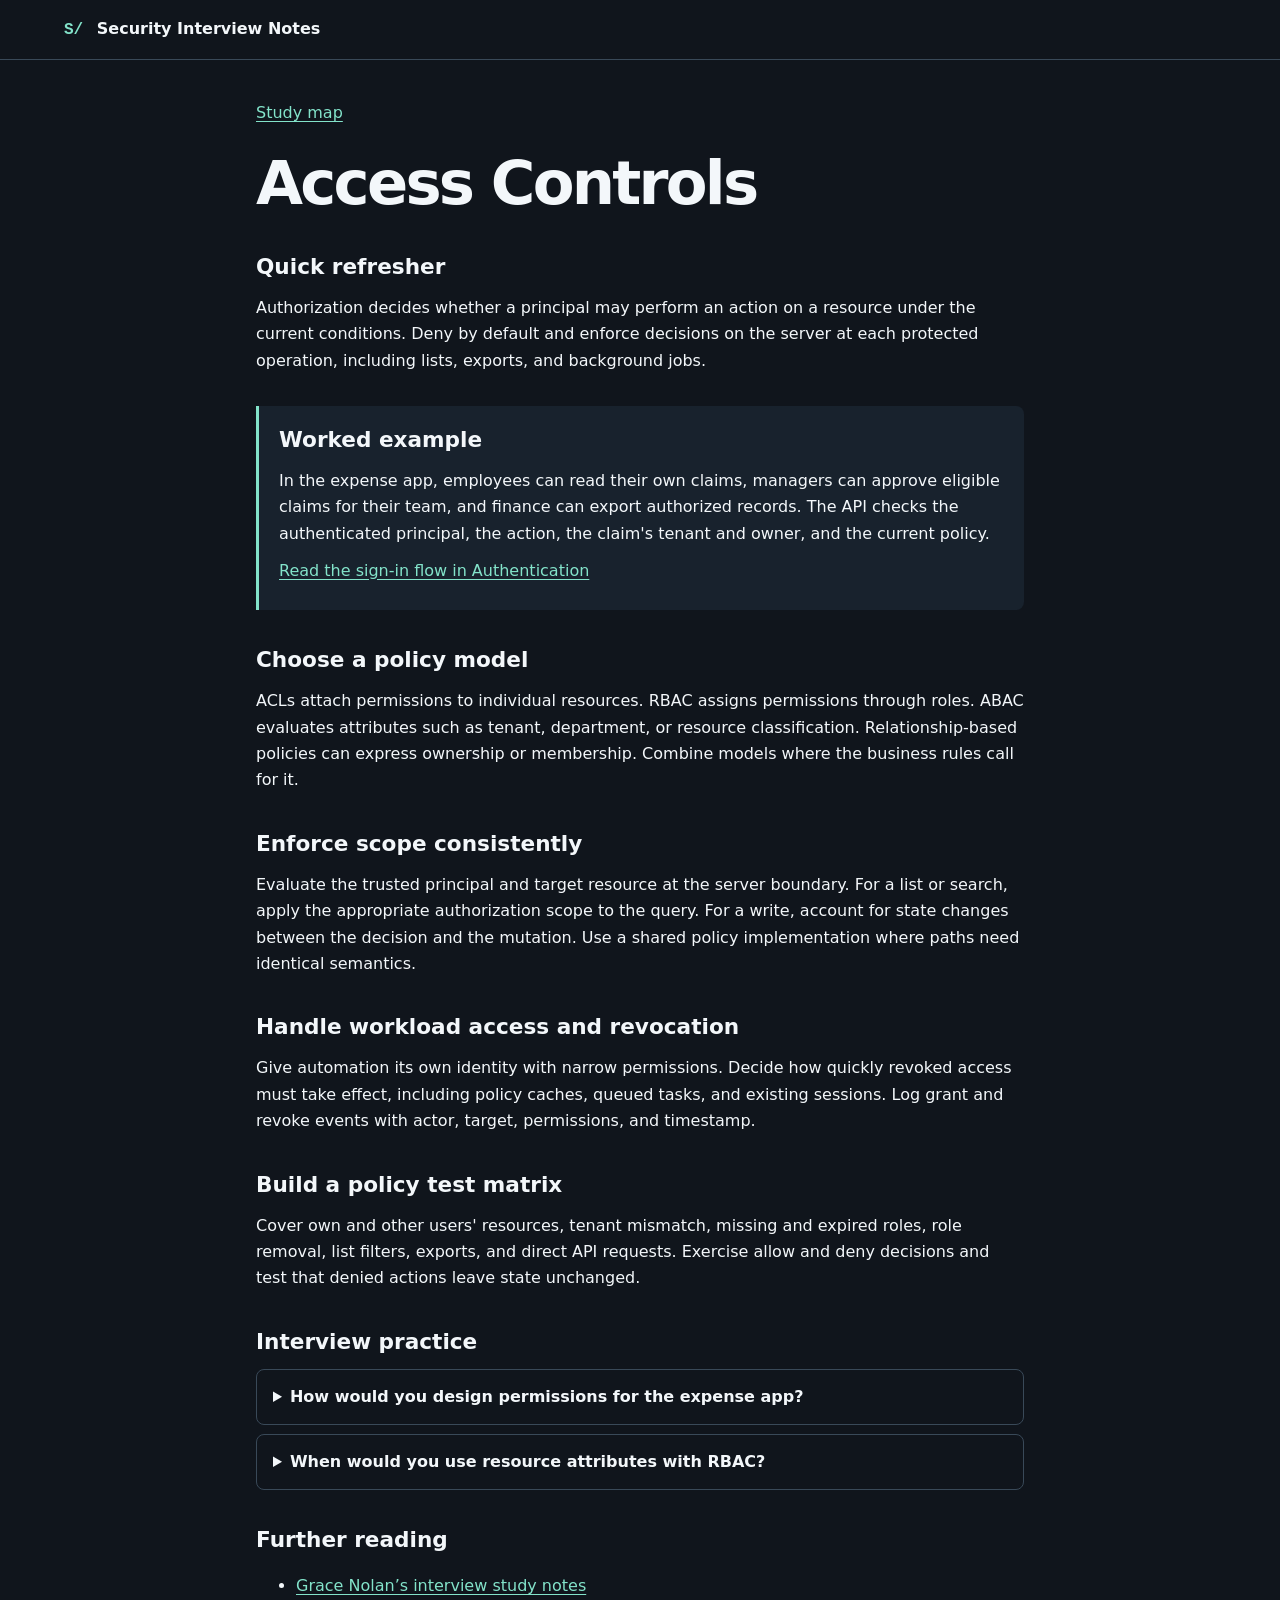
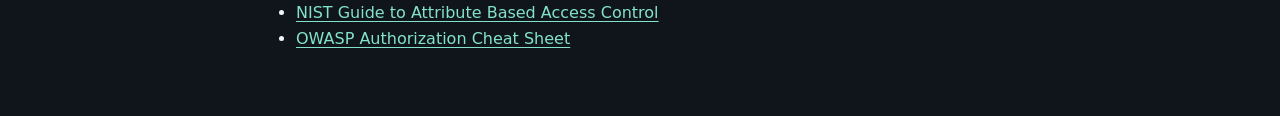
==== access-controls.html @ 5252233f "Publish the security interview study site" ====
<!doctype html>
<html lang="en">
<head>
<meta charset="utf-8">
<meta name="viewport" content="width=device-width, initial-scale=1">
<meta name="color-scheme" content="dark">
<title>Access Controls | Security Interview Notes</title>
<link rel="stylesheet" href="styles.css">
</head>
<body>
<header class="masthead"><a class="brand" href="index.html"><span aria-hidden="true">S/</span> Security Interview Notes</a></header>
<main>
<article>
  <nav class="breadcrumb" aria-label="Breadcrumb"><a href="index.html">Study map</a></nav>
  <h1>Access Controls</h1>
  <section><h2>Quick refresher</h2><p>Authorization decides whether a principal may perform an action on a resource under the current conditions. Deny by default and enforce decisions on the server at each protected operation, including lists, exports, and background jobs.</p></section>
  <section class="worked"><h2>Worked example</h2><p>In the expense app, employees can read their own claims, managers can approve eligible claims for their team, and finance can export authorized records. The API checks the authenticated principal, the action, the claim&#x27;s tenant and owner, and the current policy.</p><p><a href="authentication.html">Read the sign-in flow in Authentication</a></p></section>
  <section><h2>Choose a policy model</h2><p>ACLs attach permissions to individual resources. RBAC assigns permissions through roles. ABAC evaluates attributes such as tenant, department, or resource classification. Relationship-based policies can express ownership or membership. Combine models where the business rules call for it.</p></section><section><h2>Enforce scope consistently</h2><p>Evaluate the trusted principal and target resource at the server boundary. For a list or search, apply the appropriate authorization scope to the query. For a write, account for state changes between the decision and the mutation. Use a shared policy implementation where paths need identical semantics.</p></section><section><h2>Handle workload access and revocation</h2><p>Give automation its own identity with narrow permissions. Decide how quickly revoked access must take effect, including policy caches, queued tasks, and existing sessions. Log grant and revoke events with actor, target, permissions, and timestamp.</p></section><section><h2>Build a policy test matrix</h2><p>Cover own and other users&#x27; resources, tenant mismatch, missing and expired roles, role removal, list filters, exports, and direct API requests. Exercise allow and deny decisions and test that denied actions leave state unchanged.</p></section>
  <section><h2>Interview practice</h2><details><summary>How would you design permissions for the expense app?</summary><p>List the protected actions and principals. Use roles for broad capabilities and resource attributes for tenant and ownership checks. Enforce policy at the API and in background jobs. Test cross-tenant denial, revocation, and audit coverage.</p></details><details><summary>When would you use resource attributes with RBAC?</summary><p>When a role defines a capability but does not determine which objects it applies to. Managers can have the approve capability, with department and claim attributes limiting which approvals they can perform.</p></details></section>
  <section><h2>Further reading</h2><ul><li><a href="https://github.com/gracenolan/Notes/blob/master/interview-study-notes-for-security-engineering.md#identity">Grace Nolan’s interview study notes</a></li><li><a href="https://csrc.nist.gov/pubs/sp/800/162/upd2/final">NIST Guide to Attribute Based Access Control</a></li><li><a href="https://cheatsheetseries.owasp.org/cheatsheets/Authorization_Cheat_Sheet.html">OWASP Authorization Cheat Sheet</a></li></ul></section>
</article>
</main>
</body>
</html>
---- styles.css ----
:root {
  color-scheme: dark;
  --background: #10151c;
  --panel: #18222d;
  --line: #394958;
  --text: #f3f7fa;
  --muted: #bbc8d2;
  --accent: #83e3ca;
  --ai: #c4aaff;
  font: 100%/1.65 system-ui, sans-serif;
}
* { box-sizing: border-box; }
body { margin: 0; background: var(--background); color: var(--text); }
a { color: var(--accent); text-underline-offset: .2em; }
a:focus-visible, summary:focus-visible { outline: 3px solid var(--accent); outline-offset: 4px; }
.masthead { border-bottom: 1px solid var(--line); padding: 1rem max(1.25rem, calc((100% - 72rem) / 2)); }
.brand { color: var(--text); text-decoration: none; font-weight: 700; }
.brand span { color: var(--accent); font-family: ui-monospace, monospace; margin-right: .5rem; }
main { max-width: 74.5rem; padding: 0 1.25rem; margin: auto; }
.intro {
  text-align: center;
  padding: clamp(2rem, 7vw, 5rem) 1rem 1.75rem;
  background: radial-gradient(ellipse at 50% 0%, #1c363c 0%, transparent 68%);
}
.eyebrow { color: var(--accent); font-size: .875rem; font-weight: 700; letter-spacing: .11em; text-transform: uppercase; }
h1 { font-size: clamp(2.1rem, 6vw, 4.5rem); line-height: 1.08; margin: .4em 0; letter-spacing: -.045em; }
.intro p:last-child, footer { color: var(--muted); }
.branches { display: grid; grid-template-columns: minmax(0, 3fr) minmax(13rem, 1fr); gap: 1.2rem; position: relative; padding-top: 2rem; }
.branches::before { content: ""; position: absolute; height: 1rem; width: 50%; top: 0; left: 25%; border-top: 1px solid var(--line); border-inline: 1px solid var(--line); }
.branch { background: #141c24; border: 1px solid var(--line); border-radius: .875rem; padding: 1rem; }
.branch > .node { border-color: var(--accent); }
.ai { align-self: start; }
.ai > .node { border-color: var(--ai); }
.ai .node strong { color: var(--ai); }
.node {
  display: flex;
  flex-direction: column;
  justify-content: center;
  gap: .2rem;
  padding: .9rem 1rem;
  min-height: 5rem;
  border-radius: .6rem;
  border: 1px solid var(--line);
  background: var(--panel);
  color: var(--text);
  text-decoration: none;
}
.node:hover { border-color: var(--accent); background: #203039; }
.node strong { line-height: 1.25; }
.node span { color: var(--muted); font-size: .875rem; line-height: 1.4; }
.children { display: grid; grid-template-columns: repeat(3, minmax(0, 1fr)); gap: .65rem; margin: .75rem 0 0 .5rem; padding: .5rem 0 0 .75rem; border-left: 1px solid var(--line); }
footer { margin: 1.75rem 0; font-size: .875rem; }
article { max-width: 48rem; margin: 2.5rem auto 4rem; }
article section { margin-block: 2rem; }
article h1 { font-size: clamp(2.1rem, 5vw, 3.8rem); }
h2 { font-size: 1.35rem; margin: 0 0 .45rem; }
article p { margin: .65rem 0; }
.worked { background: var(--panel); border-left: 3px solid var(--accent); padding: 1rem 1.25rem; border-radius: 0 .5rem .5rem 0; }
details { border: 1px solid var(--line); border-radius: .5rem; padding: .85rem 1rem; margin-top: .6rem; }
summary { cursor: pointer; font-weight: 650; }
details p { color: var(--muted); }
@media (max-width: 52rem) { .children { grid-template-columns: repeat(2, minmax(0, 1fr)); } }
@media (max-width: 39rem) {
  .branches { grid-template-columns: 1fr; padding-top: 0; }
  .branches::before { display: none; }
}
@media (max-width: 27rem) { .children { grid-template-columns: 1fr; } }
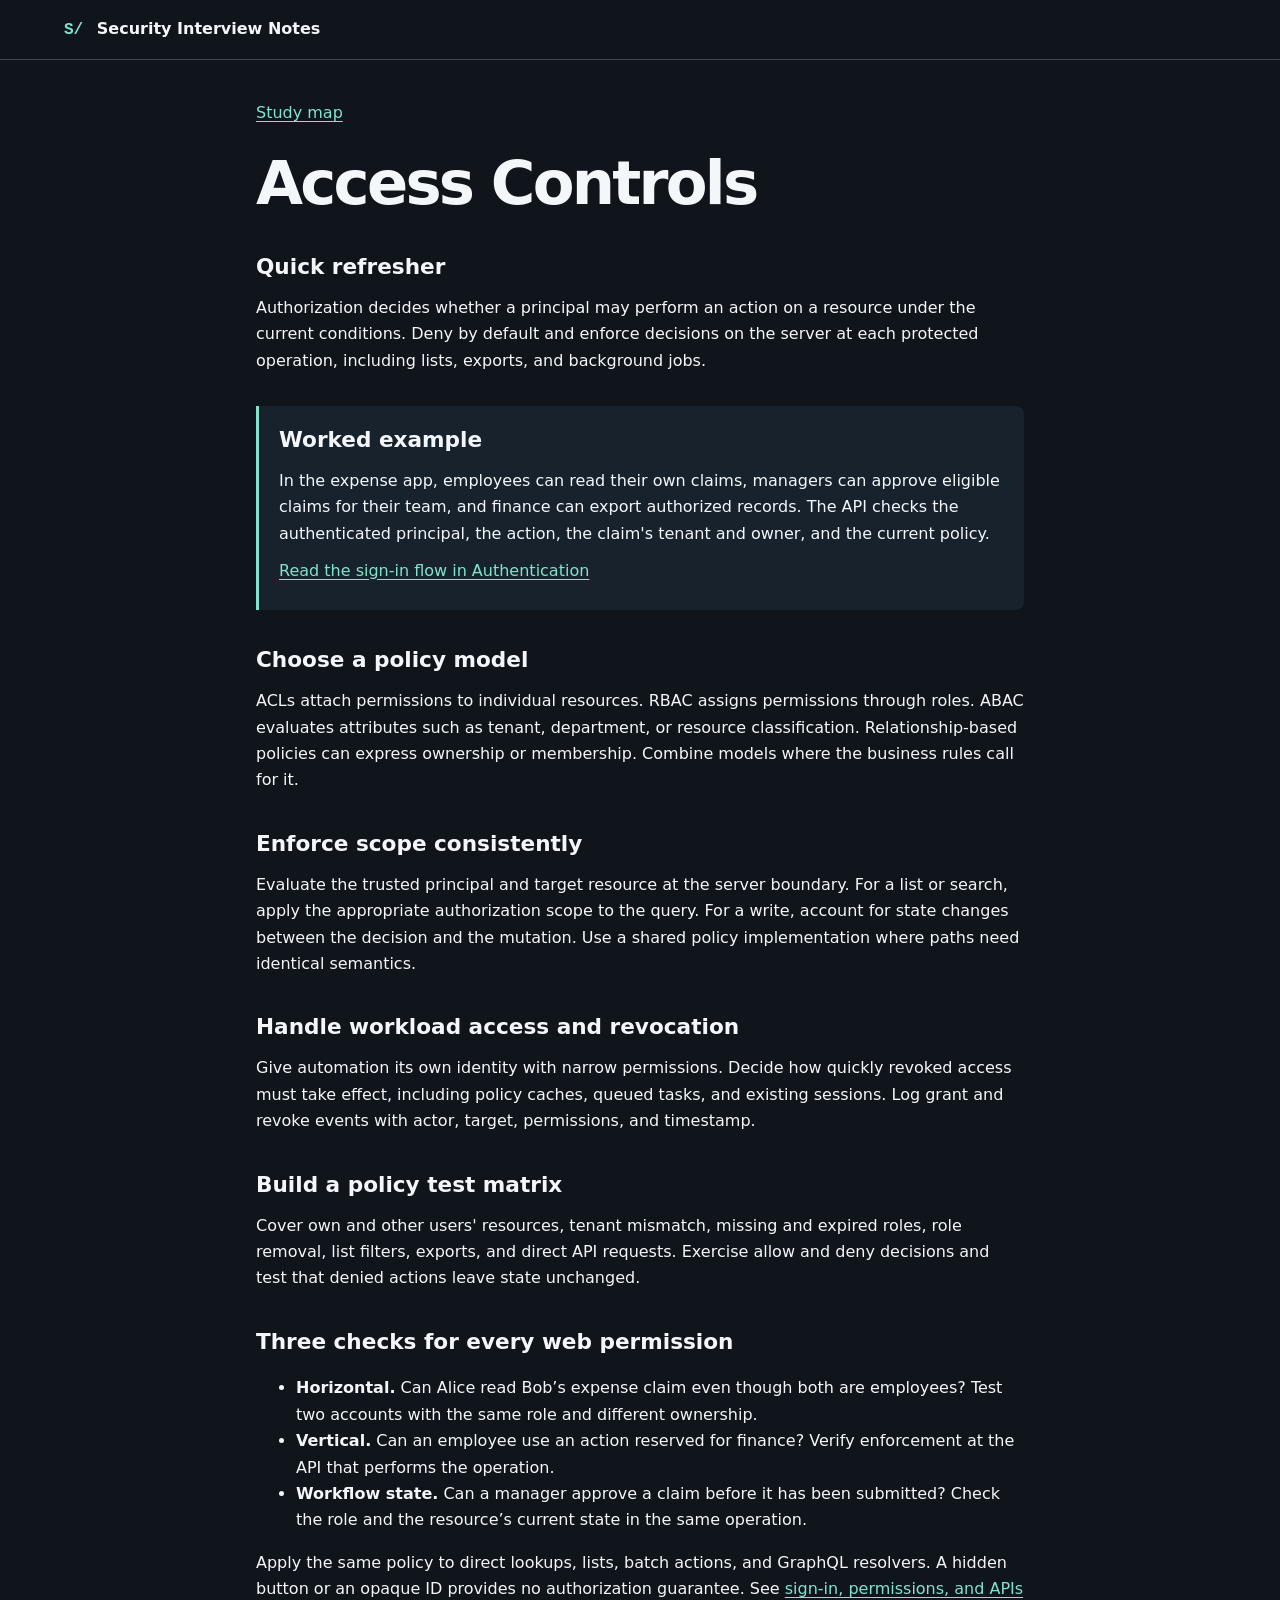
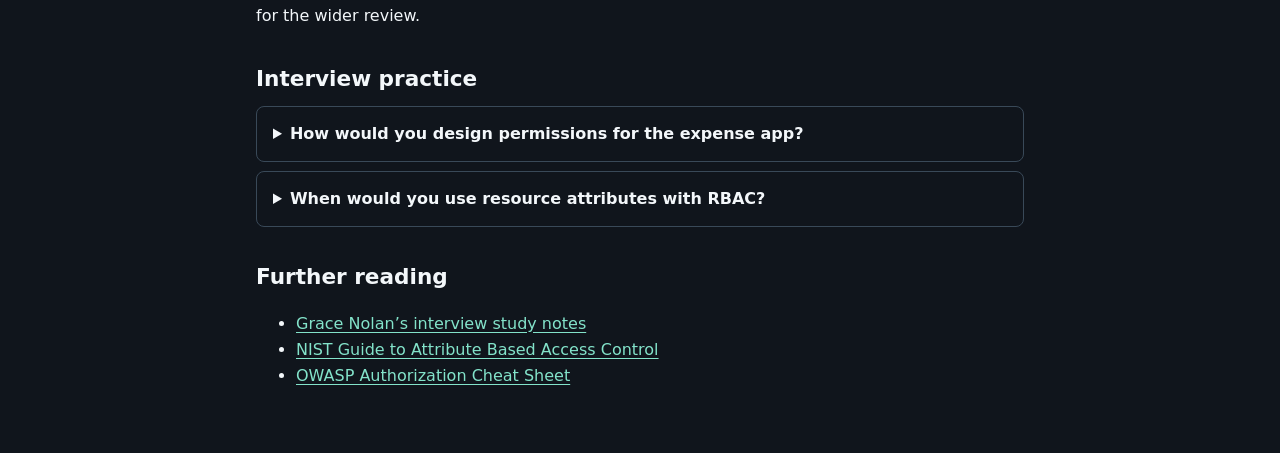
==== commit 1648b85d: "Expand web security notes from BSCP prep" ====
--- a/access-controls.html
+++ b/access-controls.html
@@ -16,6 +16,14 @@
   <section><h2>Quick refresher</h2><p>Authorization decides whether a principal may perform an action on a resource under the current conditions. Deny by default and enforce decisions on the server at each protected operation, including lists, exports, and background jobs.</p></section>
   <section class="worked"><h2>Worked example</h2><p>In the expense app, employees can read their own claims, managers can approve eligible claims for their team, and finance can export authorized records. The API checks the authenticated principal, the action, the claim&#x27;s tenant and owner, and the current policy.</p><p><a href="authentication.html">Read the sign-in flow in Authentication</a></p></section>
   <section><h2>Choose a policy model</h2><p>ACLs attach permissions to individual resources. RBAC assigns permissions through roles. ABAC evaluates attributes such as tenant, department, or resource classification. Relationship-based policies can express ownership or membership. Combine models where the business rules call for it.</p></section><section><h2>Enforce scope consistently</h2><p>Evaluate the trusted principal and target resource at the server boundary. For a list or search, apply the appropriate authorization scope to the query. For a write, account for state changes between the decision and the mutation. Use a shared policy implementation where paths need identical semantics.</p></section><section><h2>Handle workload access and revocation</h2><p>Give automation its own identity with narrow permissions. Decide how quickly revoked access must take effect, including policy caches, queued tasks, and existing sessions. Log grant and revoke events with actor, target, permissions, and timestamp.</p></section><section><h2>Build a policy test matrix</h2><p>Cover own and other users&#x27; resources, tenant mismatch, missing and expired roles, role removal, list filters, exports, and direct API requests. Exercise allow and deny decisions and test that denied actions leave state unchanged.</p></section>
+  <section id="web-permissions"><h2>Three checks for every web permission</h2>
+    <ul>
+      <li><strong>Horizontal.</strong> Can Alice read Bob’s expense claim even though both are employees? Test two accounts with the same role and different ownership.</li>
+      <li><strong>Vertical.</strong> Can an employee use an action reserved for finance? Verify enforcement at the API that performs the operation.</li>
+      <li><strong>Workflow state.</strong> Can a manager approve a claim before it has been submitted? Check the role and the resource’s current state in the same operation.</li>
+    </ul>
+    <p>Apply the same policy to direct lookups, lists, batch actions, and GraphQL resolvers. A hidden button or an opaque ID provides no authorization guarantee. See <a href="web.html#identity">sign-in, permissions, and APIs</a> for the wider review.</p>
+  </section>
   <section><h2>Interview practice</h2><details><summary>How would you design permissions for the expense app?</summary><p>List the protected actions and principals. Use roles for broad capabilities and resource attributes for tenant and ownership checks. Enforce policy at the API and in background jobs. Test cross-tenant denial, revocation, and audit coverage.</p></details><details><summary>When would you use resource attributes with RBAC?</summary><p>When a role defines a capability but does not determine which objects it applies to. Managers can have the approve capability, with department and claim attributes limiting which approvals they can perform.</p></details></section>
   <section><h2>Further reading</h2><ul><li><a href="https://github.com/gracenolan/Notes/blob/master/interview-study-notes-for-security-engineering.md#identity">Grace Nolan’s interview study notes</a></li><li><a href="https://csrc.nist.gov/pubs/sp/800/162/upd2/final">NIST Guide to Attribute Based Access Control</a></li><li><a href="https://cheatsheetseries.owasp.org/cheatsheets/Authorization_Cheat_Sheet.html">OWASP Authorization Cheat Sheet</a></li></ul></section>
 </article>
